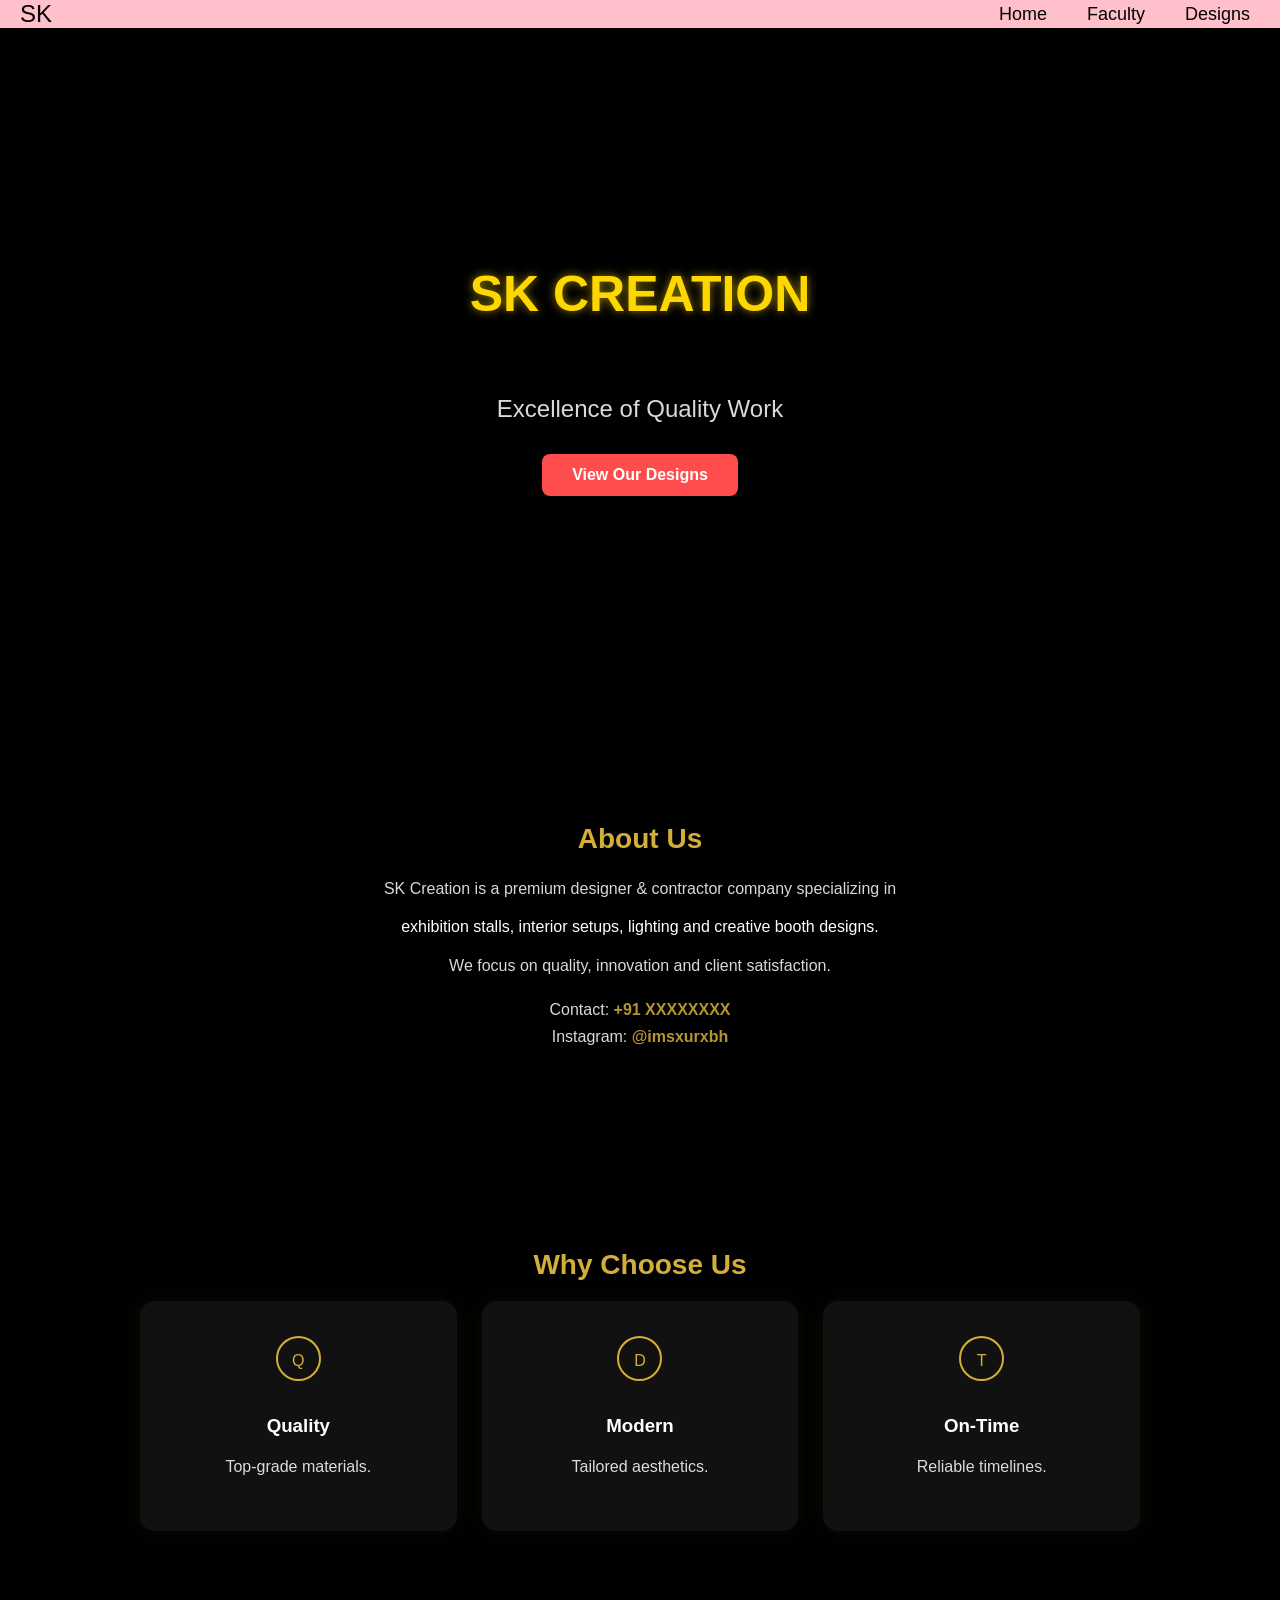
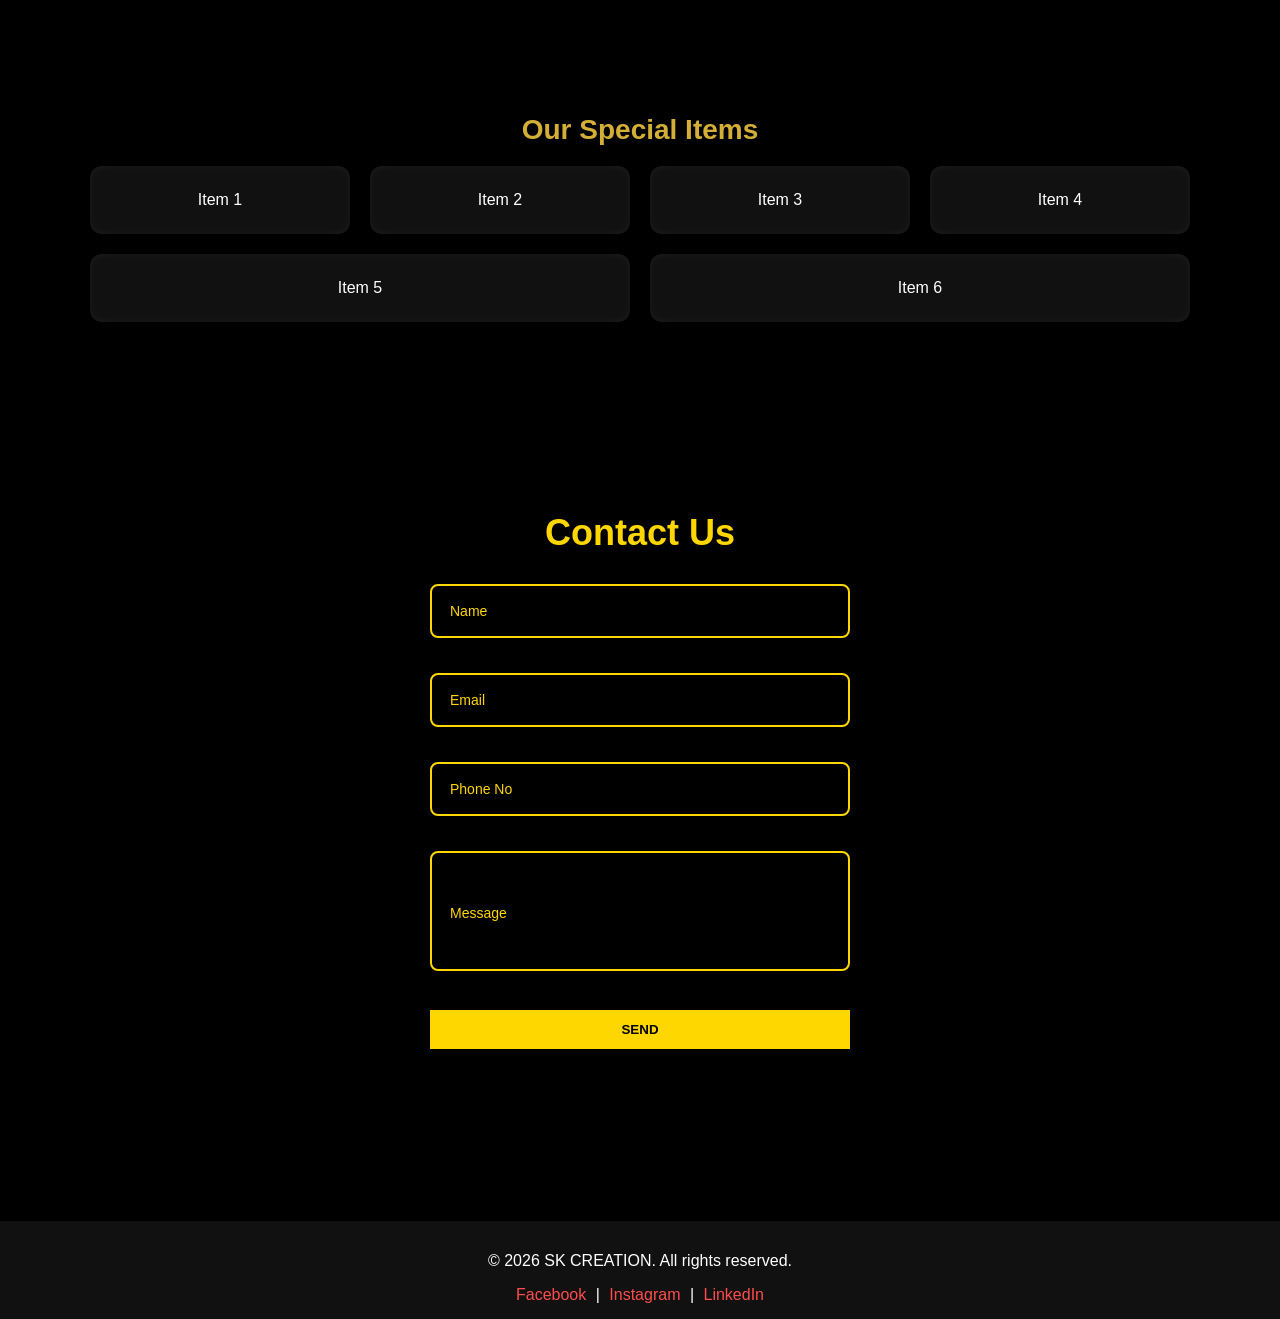
==== index.html @ 8529bf5e "Add files via upload" ====
<!DOCTYPE html>
<html>
<head>
  <meta charset="UTF-8">
  <meta name="viewport" content="width=device-width, initial-scale=1.0">
  <title>SK CREATION | Home</title>
  
  <!-- SEO Meta Tags add here -->
  <meta name="description" content="...">
  <meta name="keywords" content="...">
  <meta name="author" content="SK CREATION">
  
  <link rel="stylesheet" href="style.css">

  <meta name="viewport" content="width=device-width, initial-scale=1.0">
  <meta charset="UTF-8">
  <title>SK Creation</title>
  <link rel="stylesheet" href="style.css">
</head>
<body>

  <!-- NAVBAR -->
 <nav class="navbar">
<div id="overlay" onclick="closeMenu()"></div>

  <div class="logo">SK</div>

  <div class="menu" id="menu">
    <a href="index.html">Home</a>
    <a href="faculty.html">Faculty</a>
    <a href="designs.html">Designs</a>
  </div>

  <div class="hamburger" onclick="toggleMenu()">
    ☰
  </div>

</nav>

  <!-- HERO SECTION -->

   <section class="hero">
    <h1 class="title glow-text">SK CREATION</h1>
    <p class="hero-tagline">Excellence of Quality Work</p>
    <a href="designs.html" class="hero-btn">View Our Designs</a>
  </section>

<section class="about">
  <div class="container">
    <h2>About Us</h2>
    <p>
      SK Creation is a premium designer & contractor company specializing in</p>
      exhibition stalls, interior setups, lighting and creative booth designs.
      <p>We focus on quality, innovation and client satisfaction.</p>
    </p>
    <p>
  Contact: <strong>+91 XXXXXXXX</strong><br>
  Instagram: 
  <a href="https://www.instagram.com/imsxurxbh?igsh=MTV5cTdnaWFvaHJ1eg==" target="_blank" class="gold-link">
    @imsxurxbh
  </a>
</p>
  </div>
</section>

<section class="why-section">
  <h2>Why Choose Us</h2>

  <div class="why-cards">
    <div class="why-card">
      <span>Q</span>
      <h3>Quality</h3>
      <p>Top-grade materials.</p>
    </div>

    <div class="why-card">
      <span>D</span>
      <h3>Modern</h3>
      <p>Tailored aesthetics.</p>
    </div>

    <div class="why-card">
      <span>T</span>
      <h3>On-Time</h3>
      <p>Reliable timelines.</p>
    </div>
  </div>
</section>
<section class="items-section">
  <h2>Our Special Items</h2>

  <div class="items-grid">
    <div class="item">Item 1</div>
    <div class="item">Item 2</div>
    <div class="item">Item 3</div>
    <div class="item">Item 4</div>
    <div class="item wide">Item 5</div>
    <div class="item wide">Item 6</div>
  </div>
</section>

<!-- CONTACT SECTION -->
<section class="contact-section">
  <h2 class="contact-title reveal">Contact Us</h2>
<div class="container">

<form id="contactForm">
<div class="field">
  <input type="text" name="name" placeholder=" " required>
  <label>Name</label>
</div>

<div class="field">
  <input type="email" name="email" placeholder=" " required>
  <label>Email</label>
</div>

<div class="field">
  <input type="tel" name="phone" placeholder=" " required>
  <label>Phone No</label>
</div>

<div class="field">
  <textarea name="message" placeholder=" " required></textarea>
  <label>Message</label>
</div>

<button type="submit">SEND</button>
<p id="formStatus"></p>

  <p id="formStatus"></p>
</form>

</section>
<script src="script.js"></script>
<!-- Footer Start -->
<footer>
  <p>&copy; 2026 SK CREATION. All rights reserved.</p>
  <div class="social-links">
    <a href="#">Facebook</a> |
    <a href="#">Instagram</a> |
    <a href="#">LinkedIn</a>
  </div>
</footer>
<!-- Footer End -->
<script>
  function revealOnScroll() {
    const reveals = document.querySelectorAll('.reveal');

    reveals.forEach(el => {
      const windowHeight = window.innerHeight;
      const elementTop = el.getBoundingClientRect().top;
      const visiblePoint = 100;

      if (elementTop < windowHeight - visiblePoint) {
        el.classList.add("active");
      }
    });
  }

  window.addEventListener("scroll", revealOnScroll);
  revealOnScroll();
</script>

</body>
</html>
---- style.css ----
html {
  scroll-behavior: smooth;
}

body{
  background:black;
  color:white;
  text-align:center;
  padding-top:100px;
}

.title{
  color:gold;
  font-size:50px;
}

nav{
  margin-bottom:40px;
}

nav a{
  color:white;
  text-decoration:none;
  margin:0 15px;
  font-size:18px;
}

nav a:hover{
  color:gold;
}
.faculty-cards{
  display:grid;
  grid-template-columns:repeat(auto-fit, minmax(220px, 1fr));
  gap:30px;
  margin-top: 50px;
}

.card{
  background:#111;
  padding:20px;
  border-radius:15px;
  transition:0.3s;
}

.card:hover{
  transform:scale(1.05);
  box-shadow:0 0 20px gold;
}

.card img{
  width:100%;
  border-radius:10px;
  margin-bottom:15px;
}

.card h3{
  color:gold;
  margin-bottom:5px;
}
.design-gallery{
  display:grid;
  grid-template-columns:repeat(auto-fit, minmax(250px, 1fr));
  gap:30px;
  margin-top:50px;
}

.design-card{
  background:#111;
  padding:15px;
  border-radius:15px;
  transition:0.3s;
}

.design-card:hover{
  transform:scale(1.05);
  box-shadow:0 0 20px gold;
}

.design-card img{
  width:100%;
  border-radius:10px;
  margin-bottom:10px;
}

.design-card p{
  font-weight:bold;
  color:gold;
}
/* CONTACT SECTION */
.contact-section{
  padding:80px 20px;
  text-align:center;
}

.contact-title{
  font-size:36px;
  color:gold;
  margin-bottom:30px;
}

.contact-section form{
  max-width:450px;
  margin:auto;
  display:flex;
  flex-direction:column;
  gap:15px;
}

.contact-section input,
.contact-section textarea{
  padding:12px;
  background:#111;
  border:1px solid gold;
  color:white;
  border-radius:5px;
}

.contact-section textarea{
  min-height:120px;
  resize:none;
}

.contact-section button{
  background:gold;
  color:black;
  font-weight:bold;
  padding:12px;
  border:none;
  cursor:pointer;
}

.contact-section button:hover{
  opacity:0.9;
}

#formStatus{
  margin-top:15px;
  font-weight:bold;
}
/* FIXED FLOATING FORM */
.field{
  position:relative;
  margin-bottom:20px;
}

.field input,
.field textarea{
  width:100%;
  padding:16px 12px;
  background:#000;
  border:2px solid gold;
  color:white;
  outline:none;
  border-radius:8px;
  font-size:16px;
}

.field textarea{
  min-height:120px;
  resize:none;
}

/* LABEL INSIDE BORDER */
.field label{
  position:absolute;
  top:50%;
  left:14px;
  color:gold;
  font-size:14px;
  transform:translateY(-50%);
  transition:0.3s;
  pointer-events:none;
  background:#000;   /* ❗ black only */
  padding:0 6px;
}

/* WHEN FOCUS OR VALUE */
.field input:focus + label,
.field textarea:focus + label,
.field input:not(:placeholder-shown) + label,
.field textarea:not(:placeholder-shown) + label{
  top:0;
  font-size:12px;
}
/* =====================
   GLOBAL RESPONSIVE FIX
===================== */

* {
  box-sizing: border-box;
}

body {
  margin: 0;
  padding: 0;
  overflow-x: hidden;
  font-family: Arial, sans-serif;
}
html {
  scroll-behavior: smooth;
}

/* =====================
   NAVBAR RESPONSIVE
===================== */

nav {
  display: flex;
  justify-content: center;
  flex-wrap: wrap;
  gap: 15px;
  margin-bottom: 40px;
}

nav a {
  font-size: 18px;
}
/* --- Navbar and Hamburger Menu --- */
.navbar {
  display: flex;
  justify-content: space-between;
  align-items: center;
  padding: 10px 20px;
  background-color: #fff; /* change color if needed */
  position: relative;
}

.menu a {
  margin: 0 10px;
  text-decoration: none;
  color: #000;
}

.hamburger {
  display: none; /* hide on desktop */
  font-size: 28px;
  cursor: pointer;
}

/* Mobile Styles */
@media screen and (max-width: 768px) {
  .menu {
    display: none; /* hide menu by default on mobile */
    flex-direction: column;
    position: absolute;
    top: 60px; /* navbar height */
    right: 0;
    background-color: #fff;
    width: 200px;
    box-shadow: 0 2px 8px rgba(0,0,0,0.2);
  }

  .menu a {
    margin: 10px;
    padding: 10px;
    display: block;
  }

  .hamburger {
    display: block; /* show hamburger on mobile */
  }
}
.design-gallery {
  display: grid;
  grid-template-columns: repeat(auto-fit, minmax(200px, 1fr));
  gap: 20px;
  padding: 20px;
}

.design-gallery img {
  width: 100%;
  height: auto;
  border-radius: 8px;
  transition: transform 0.3s;
  cursor: pointer;
}

.design-gallery img:hover {
  transform: scale(1.05);
}


/* =====================
   CENTER CONTENT FIX
===================== */

.title,
h1 {
  text-align: center;
  padding: 0 15px;
}

/* =====================
   FORM RESPONSIVE
===================== */

form {
  width: 100%;
  max-width: 600px;
  margin: auto;
  padding: 0 15px;
}

.input-group input,
.input-group textarea {
  width: 100%;
}

/* =====================
   MOBILE (small screens)
===================== */

@media (max-width: 768px) {

  nav a {
    font-size: 16px;
    margin: 5px;
  }

  h1 {
    font-size: 28px;
  }

  .title {
    font-size: 32px;
  }

  p {
    font-size: 15px;
    line-height: 1.6;
  }

  form {
    padding: 0 10px;
  }
}

/* =====================
   EXTRA SMALL DEVICES
===================== */

@media (max-width: 480px) {

  h1 {
    font-size: 24px;
  }

  .title {
    font-size: 26px;
  }

  nav {
    gap: 10px;
  }
}
html {
  scroll-behavior: smooth;
}
function toggleMenu() {
  const menu = document.getElementById("menu");
  menu.classList.toggle("active");
}
.hero {
  height: 80vh; /* full screen ke around */
  display: flex;
  flex-direction: column;
  justify-content: center;
  align-items: center;
  text-align: center;
  background: linear-gradient(rgba(0,0,0,0.5), rgba(0,0,0,0.5)),
              url('images/hero-bg.jpg') no-repeat center center/cover;
  color: #fff;
}

.hero-title {
  font-size: 48px;
  margin-bottom: 15px;
}

.hero-tagline {
  font-size: 24px;
  margin-bottom: 25px;
}

.hero-btn {
  padding: 12px 30px;
  background-color: #ff4d4d;
  color: #fff;
  text-decoration: none;
  border-radius: 8px;
  font-weight: bold;
  transition: background 0.3s;
}

.hero-btn:hover {
  background-color: #e60000;
}

/* Responsive */
@media screen and (max-width: 768px) {
  .hero-title {
    font-size: 32px;
  }
  .hero-tagline {
    font-size: 18px;
  }
  .hero-btn {
    padding: 10px 20px;
  }
}
footer {
  background-color: #111;
  color: #fff;
  text-align: center;
  padding: 15px;
}

footer a {
  color: #ff4d4d;
  text-decoration: none;
  margin: 0 5px;
}

/* ===== OVERLAY ===== */

#overlay {
  position: fixed;
  top: 0;
  left: 0;
  width: 100%;
  height: 100%;
  background: rgba(0,0,0,0.7);
  opacity: 0;
  pointer-events: none;
  transition: 0.4s ease;
  z-index: 8;
}

#overlay.active {
  opacity: 1;
  pointer-events: auto;
}
/* ===== STICKY NAVBAR ===== */

.navbar {
  display: flex;
  justify-content: space-between; /* logo left, menu right */
  align-items: center;
  padding: 0 20px;
  position: fixed; /* agar tumhara header fixed hai */
  width: 100%;
  top: 0;
  z-index: 1000;
  background-color: pink; /* ya jo bhi background ho */
}

.navbar .logo {
  font-size: 24px;
  color: black;
}

.navbar .menu {
  display: flex;
  gap: 20px; /* buttons ke beech distance */
}

.navbar .menu a {
  color: black;
  text-decoration: none;
  font-weight: 500;
}

/* ===== GOLDEN GLOW ANIMATION ===== */

.glow-text {
  color: gold;
  text-shadow: 0 0 10px rgba(255,215,0,0.6);
  animation: goldenGlow 2.5s infinite alternate;
}

@keyframes goldenGlow {
  0% {
    text-shadow: 
      0 0 5px rgba(255,215,0,0.4),
      0 0 10px rgba(255,215,0,0.4);
  }
  100% {
    text-shadow: 
      0 0 15px rgba(255,215,0,0.9),
      0 0 30px rgba(255,215,0,0.9);
  }
}
/* ===== Scroll Animation ===== */
.reveal {
  opacity: 0;
  transform: translateY(40px);
  transition: all 0.8s ease;
}

.reveal.active {
  opacity: 1;
  transform: translateY(0);
}
* {
  box-sizing: border-box;
}

html, body {
  margin: 0;
  padding: 0;
  width: 100%;
  overflow-x: hidden;
}
.container {
  width: 100%;
  max-width: 1200px;
  margin: auto;
  padding: 0 16px;
}
section {
  padding: 60px 0;
}

section h2 {
  text-align: center;
  margin-bottom: 20px;
  font-size: 28px;
}

section p {
  text-align: center;
  line-height: 1.7;
  opacity: 0.85;
}

.why-list {
  max-width: 600px;
  margin: auto;
  list-style: none;
  padding: 0;
}

.why-list li {
  padding: 10px 0;
  font-size: 16px;
}
.gold-link {
  color: #d4af37; /* golden */
  font-weight: 600;
  text-decoration: none;
}

.gold-link:hover {
  color: #d4af37;
  text-decoration: underline;
}
.about strong {
  color: #d4af37;
}
/* COMMON */
section {
  padding: 80px 20px;
  text-align: center;
  background: #000;
  color: #fff;
}

h2 {
  color: #d4af37;
  font-size: 32px;
  margin-bottom: 30px;
}

/* ABOUT */
.about-section p {
  max-width: 800px;
  margin: 15px auto;
  line-height: 1.8;
  color: #ddd;
}

/* WHY CHOOSE US */
.why-cards {
  display: grid;
  grid-template-columns: repeat(3, 1fr);
  gap: 25px;
  max-width: 1000px;
  margin: auto;
}

.why-card {
  background: #111;
  padding: 35px 25px;
  border-radius: 15px;
  box-shadow: 0 0 25px rgba(255,215,0,0.05);
}

.why-card span {
  display: inline-block;
  border: 2px solid #d4af37;
  color: #d4af37;
  width: 45px;
  height: 45px;
  line-height: 45px;
  border-radius: 50%;
  margin-bottom: 15px;
}

.why-card h3 {
  margin-bottom: 8px;
}

/* OUR SPECIAL ITEMS */
.items-grid {
  display: grid;
  grid-template-columns: repeat(4, 1fr);
  gap: 20px;
  max-width: 1100px;
  margin: auto;
}

.item {
  background: #111;
  padding: 25px;
  border-radius: 12px;
  box-shadow: inset 0 0 10px rgba(255,255,255,0.05);
}

.item.wide {
  grid-column: span 2;
}

/* MOBILE RESPONSIVE */
@media (max-width: 768px) {
  .why-cards {
    grid-template-columns: 1fr;
  }

  .items-grid {
    grid-template-columns: 1fr;
  }

  .item.wide {
    grid-column: span 1;
  }
}
/* ===== Hover effect same as Faculty / Designs ===== */

.why-card,
.item {
  transition: all 0.35s ease;
}

.why-card:hover,
.item:hover {
  transform: scale(1.05);
  box-shadow: 0 0 25px rgba(212, 175, 55, 0.6);
}
---- style.css ----
html {
  scroll-behavior: smooth;
}

body{
  background:black;
  color:white;
  text-align:center;
  padding-top:100px;
}

.title{
  color:gold;
  font-size:50px;
}

nav{
  margin-bottom:40px;
}

nav a{
  color:white;
  text-decoration:none;
  margin:0 15px;
  font-size:18px;
}

nav a:hover{
  color:gold;
}
.faculty-cards{
  display:grid;
  grid-template-columns:repeat(auto-fit, minmax(220px, 1fr));
  gap:30px;
  margin-top: 50px;
}

.card{
  background:#111;
  padding:20px;
  border-radius:15px;
  transition:0.3s;
}

.card:hover{
  transform:scale(1.05);
  box-shadow:0 0 20px gold;
}

.card img{
  width:100%;
  border-radius:10px;
  margin-bottom:15px;
}

.card h3{
  color:gold;
  margin-bottom:5px;
}
.design-gallery{
  display:grid;
  grid-template-columns:repeat(auto-fit, minmax(250px, 1fr));
  gap:30px;
  margin-top:50px;
}

.design-card{
  background:#111;
  padding:15px;
  border-radius:15px;
  transition:0.3s;
}

.design-card:hover{
  transform:scale(1.05);
  box-shadow:0 0 20px gold;
}

.design-card img{
  width:100%;
  border-radius:10px;
  margin-bottom:10px;
}

.design-card p{
  font-weight:bold;
  color:gold;
}
/* CONTACT SECTION */
.contact-section{
  padding:80px 20px;
  text-align:center;
}

.contact-title{
  font-size:36px;
  color:gold;
  margin-bottom:30px;
}

.contact-section form{
  max-width:450px;
  margin:auto;
  display:flex;
  flex-direction:column;
  gap:15px;
}

.contact-section input,
.contact-section textarea{
  padding:12px;
  background:#111;
  border:1px solid gold;
  color:white;
  border-radius:5px;
}

.contact-section textarea{
  min-height:120px;
  resize:none;
}

.contact-section button{
  background:gold;
  color:black;
  font-weight:bold;
  padding:12px;
  border:none;
  cursor:pointer;
}

.contact-section button:hover{
  opacity:0.9;
}

#formStatus{
  margin-top:15px;
  font-weight:bold;
}
/* FIXED FLOATING FORM */
.field{
  position:relative;
  margin-bottom:20px;
}

.field input,
.field textarea{
  width:100%;
  padding:16px 12px;
  background:#000;
  border:2px solid gold;
  color:white;
  outline:none;
  border-radius:8px;
  font-size:16px;
}

.field textarea{
  min-height:120px;
  resize:none;
}

/* LABEL INSIDE BORDER */
.field label{
  position:absolute;
  top:50%;
  left:14px;
  color:gold;
  font-size:14px;
  transform:translateY(-50%);
  transition:0.3s;
  pointer-events:none;
  background:#000;   /* ❗ black only */
  padding:0 6px;
}

/* WHEN FOCUS OR VALUE */
.field input:focus + label,
.field textarea:focus + label,
.field input:not(:placeholder-shown) + label,
.field textarea:not(:placeholder-shown) + label{
  top:0;
  font-size:12px;
}
/* =====================
   GLOBAL RESPONSIVE FIX
===================== */

* {
  box-sizing: border-box;
}

body {
  margin: 0;
  padding: 0;
  overflow-x: hidden;
  font-family: Arial, sans-serif;
}
html {
  scroll-behavior: smooth;
}

/* =====================
   NAVBAR RESPONSIVE
===================== */

nav {
  display: flex;
  justify-content: center;
  flex-wrap: wrap;
  gap: 15px;
  margin-bottom: 40px;
}

nav a {
  font-size: 18px;
}
/* --- Navbar and Hamburger Menu --- */
.navbar {
  display: flex;
  justify-content: space-between;
  align-items: center;
  padding: 10px 20px;
  background-color: #fff; /* change color if needed */
  position: relative;
}

.menu a {
  margin: 0 10px;
  text-decoration: none;
  color: #000;
}

.hamburger {
  display: none; /* hide on desktop */
  font-size: 28px;
  cursor: pointer;
}

/* Mobile Styles */
@media screen and (max-width: 768px) {
  .menu {
    display: none; /* hide menu by default on mobile */
    flex-direction: column;
    position: absolute;
    top: 60px; /* navbar height */
    right: 0;
    background-color: #fff;
    width: 200px;
    box-shadow: 0 2px 8px rgba(0,0,0,0.2);
  }

  .menu a {
    margin: 10px;
    padding: 10px;
    display: block;
  }

  .hamburger {
    display: block; /* show hamburger on mobile */
  }
}
.design-gallery {
  display: grid;
  grid-template-columns: repeat(auto-fit, minmax(200px, 1fr));
  gap: 20px;
  padding: 20px;
}

.design-gallery img {
  width: 100%;
  height: auto;
  border-radius: 8px;
  transition: transform 0.3s;
  cursor: pointer;
}

.design-gallery img:hover {
  transform: scale(1.05);
}


/* =====================
   CENTER CONTENT FIX
===================== */

.title,
h1 {
  text-align: center;
  padding: 0 15px;
}

/* =====================
   FORM RESPONSIVE
===================== */

form {
  width: 100%;
  max-width: 600px;
  margin: auto;
  padding: 0 15px;
}

.input-group input,
.input-group textarea {
  width: 100%;
}

/* =====================
   MOBILE (small screens)
===================== */

@media (max-width: 768px) {

  nav a {
    font-size: 16px;
    margin: 5px;
  }

  h1 {
    font-size: 28px;
  }

  .title {
    font-size: 32px;
  }

  p {
    font-size: 15px;
    line-height: 1.6;
  }

  form {
    padding: 0 10px;
  }
}

/* =====================
   EXTRA SMALL DEVICES
===================== */

@media (max-width: 480px) {

  h1 {
    font-size: 24px;
  }

  .title {
    font-size: 26px;
  }

  nav {
    gap: 10px;
  }
}
html {
  scroll-behavior: smooth;
}
function toggleMenu() {
  const menu = document.getElementById("menu");
  menu.classList.toggle("active");
}
.hero {
  height: 80vh; /* full screen ke around */
  display: flex;
  flex-direction: column;
  justify-content: center;
  align-items: center;
  text-align: center;
  background: linear-gradient(rgba(0,0,0,0.5), rgba(0,0,0,0.5)),
              url('images/hero-bg.jpg') no-repeat center center/cover;
  color: #fff;
}

.hero-title {
  font-size: 48px;
  margin-bottom: 15px;
}

.hero-tagline {
  font-size: 24px;
  margin-bottom: 25px;
}

.hero-btn {
  padding: 12px 30px;
  background-color: #ff4d4d;
  color: #fff;
  text-decoration: none;
  border-radius: 8px;
  font-weight: bold;
  transition: background 0.3s;
}

.hero-btn:hover {
  background-color: #e60000;
}

/* Responsive */
@media screen and (max-width: 768px) {
  .hero-title {
    font-size: 32px;
  }
  .hero-tagline {
    font-size: 18px;
  }
  .hero-btn {
    padding: 10px 20px;
  }
}
footer {
  background-color: #111;
  color: #fff;
  text-align: center;
  padding: 15px;
}

footer a {
  color: #ff4d4d;
  text-decoration: none;
  margin: 0 5px;
}

/* ===== OVERLAY ===== */

#overlay {
  position: fixed;
  top: 0;
  left: 0;
  width: 100%;
  height: 100%;
  background: rgba(0,0,0,0.7);
  opacity: 0;
  pointer-events: none;
  transition: 0.4s ease;
  z-index: 8;
}

#overlay.active {
  opacity: 1;
  pointer-events: auto;
}
/* ===== STICKY NAVBAR ===== */

.navbar {
  display: flex;
  justify-content: space-between; /* logo left, menu right */
  align-items: center;
  padding: 0 20px;
  position: fixed; /* agar tumhara header fixed hai */
  width: 100%;
  top: 0;
  z-index: 1000;
  background-color: pink; /* ya jo bhi background ho */
}

.navbar .logo {
  font-size: 24px;
  color: black;
}

.navbar .menu {
  display: flex;
  gap: 20px; /* buttons ke beech distance */
}

.navbar .menu a {
  color: black;
  text-decoration: none;
  font-weight: 500;
}

/* ===== GOLDEN GLOW ANIMATION ===== */

.glow-text {
  color: gold;
  text-shadow: 0 0 10px rgba(255,215,0,0.6);
  animation: goldenGlow 2.5s infinite alternate;
}

@keyframes goldenGlow {
  0% {
    text-shadow: 
      0 0 5px rgba(255,215,0,0.4),
      0 0 10px rgba(255,215,0,0.4);
  }
  100% {
    text-shadow: 
      0 0 15px rgba(255,215,0,0.9),
      0 0 30px rgba(255,215,0,0.9);
  }
}
/* ===== Scroll Animation ===== */
.reveal {
  opacity: 0;
  transform: translateY(40px);
  transition: all 0.8s ease;
}

.reveal.active {
  opacity: 1;
  transform: translateY(0);
}
* {
  box-sizing: border-box;
}

html, body {
  margin: 0;
  padding: 0;
  width: 100%;
  overflow-x: hidden;
}
.container {
  width: 100%;
  max-width: 1200px;
  margin: auto;
  padding: 0 16px;
}
section {
  padding: 60px 0;
}

section h2 {
  text-align: center;
  margin-bottom: 20px;
  font-size: 28px;
}

section p {
  text-align: center;
  line-height: 1.7;
  opacity: 0.85;
}

.why-list {
  max-width: 600px;
  margin: auto;
  list-style: none;
  padding: 0;
}

.why-list li {
  padding: 10px 0;
  font-size: 16px;
}
.gold-link {
  color: #d4af37; /* golden */
  font-weight: 600;
  text-decoration: none;
}

.gold-link:hover {
  color: #d4af37;
  text-decoration: underline;
}
.about strong {
  color: #d4af37;
}
/* COMMON */
section {
  padding: 80px 20px;
  text-align: center;
  background: #000;
  color: #fff;
}

h2 {
  color: #d4af37;
  font-size: 32px;
  margin-bottom: 30px;
}

/* ABOUT */
.about-section p {
  max-width: 800px;
  margin: 15px auto;
  line-height: 1.8;
  color: #ddd;
}

/* WHY CHOOSE US */
.why-cards {
  display: grid;
  grid-template-columns: repeat(3, 1fr);
  gap: 25px;
  max-width: 1000px;
  margin: auto;
}

.why-card {
  background: #111;
  padding: 35px 25px;
  border-radius: 15px;
  box-shadow: 0 0 25px rgba(255,215,0,0.05);
}

.why-card span {
  display: inline-block;
  border: 2px solid #d4af37;
  color: #d4af37;
  width: 45px;
  height: 45px;
  line-height: 45px;
  border-radius: 50%;
  margin-bottom: 15px;
}

.why-card h3 {
  margin-bottom: 8px;
}

/* OUR SPECIAL ITEMS */
.items-grid {
  display: grid;
  grid-template-columns: repeat(4, 1fr);
  gap: 20px;
  max-width: 1100px;
  margin: auto;
}

.item {
  background: #111;
  padding: 25px;
  border-radius: 12px;
  box-shadow: inset 0 0 10px rgba(255,255,255,0.05);
}

.item.wide {
  grid-column: span 2;
}

/* MOBILE RESPONSIVE */
@media (max-width: 768px) {
  .why-cards {
    grid-template-columns: 1fr;
  }

  .items-grid {
    grid-template-columns: 1fr;
  }

  .item.wide {
    grid-column: span 1;
  }
}
/* ===== Hover effect same as Faculty / Designs ===== */

.why-card,
.item {
  transition: all 0.35s ease;
}

.why-card:hover,
.item:hover {
  transform: scale(1.05);
  box-shadow: 0 0 25px rgba(212, 175, 55, 0.6);
}
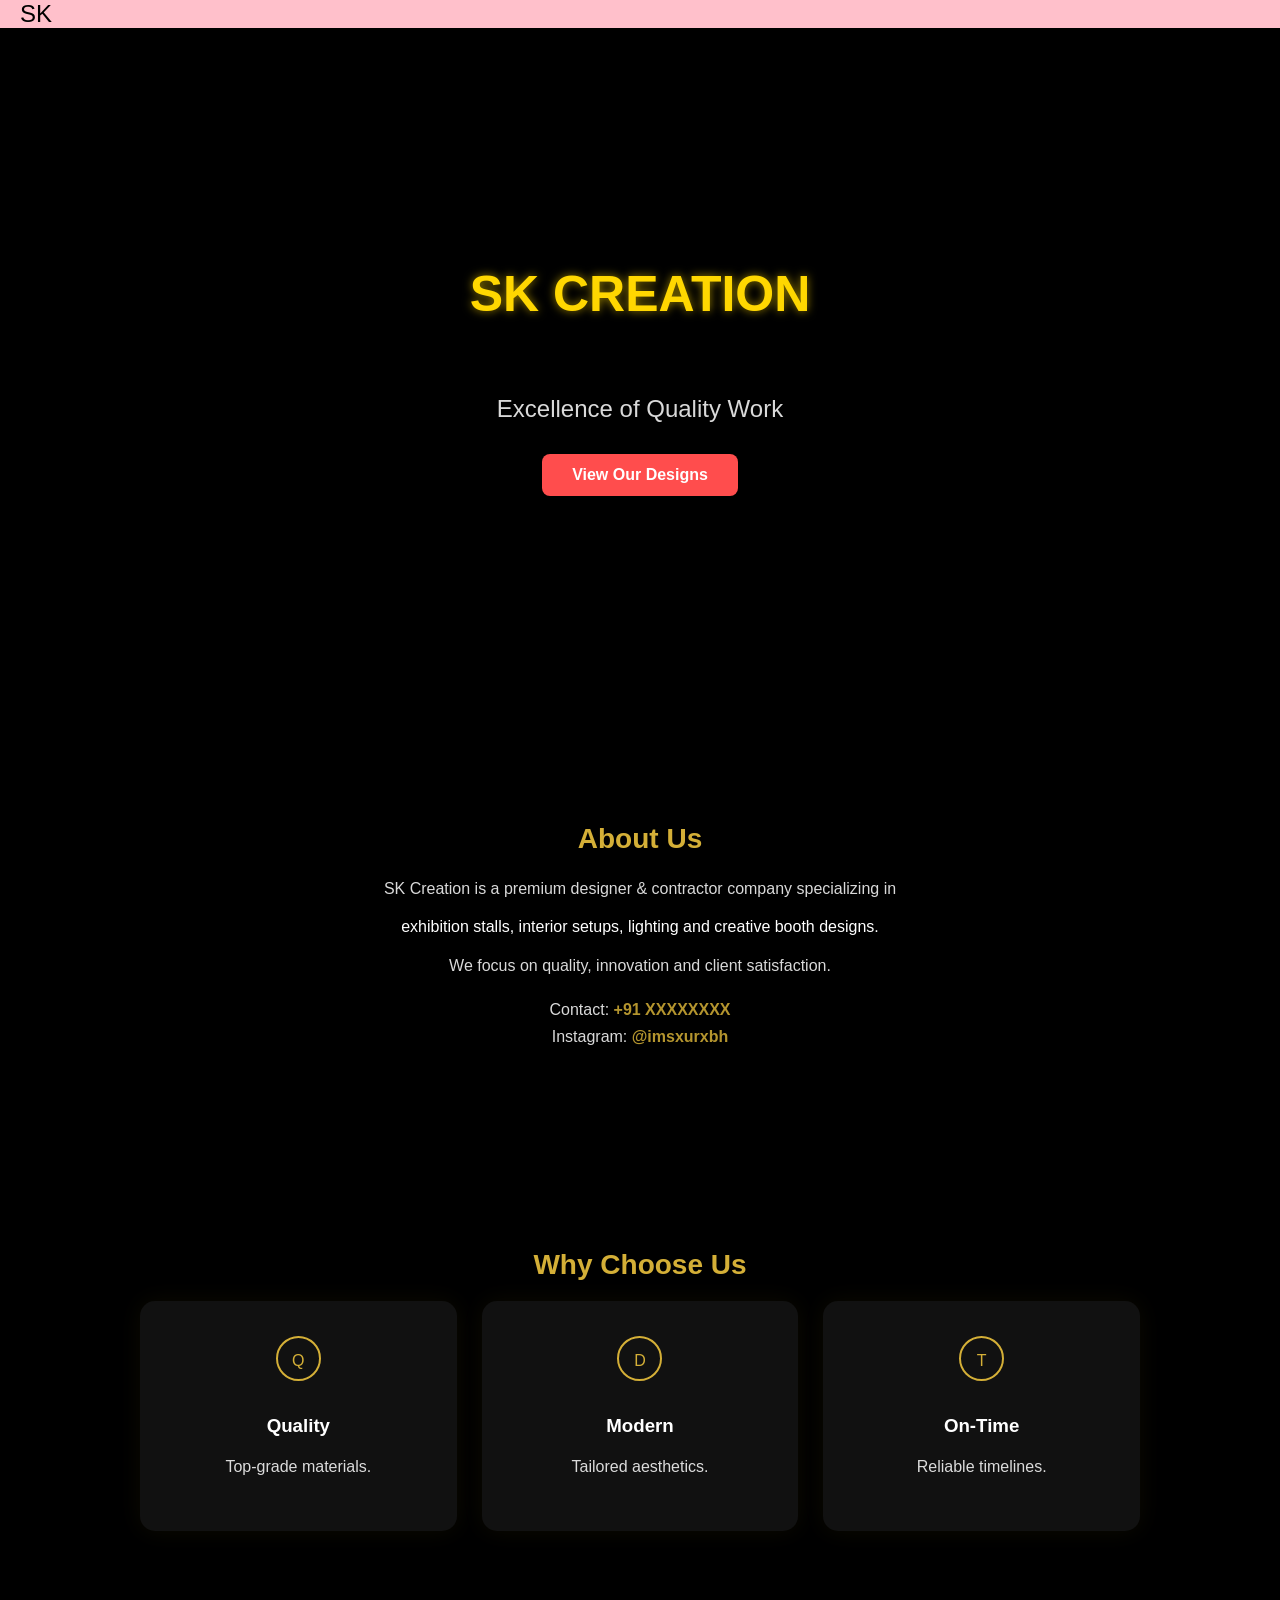
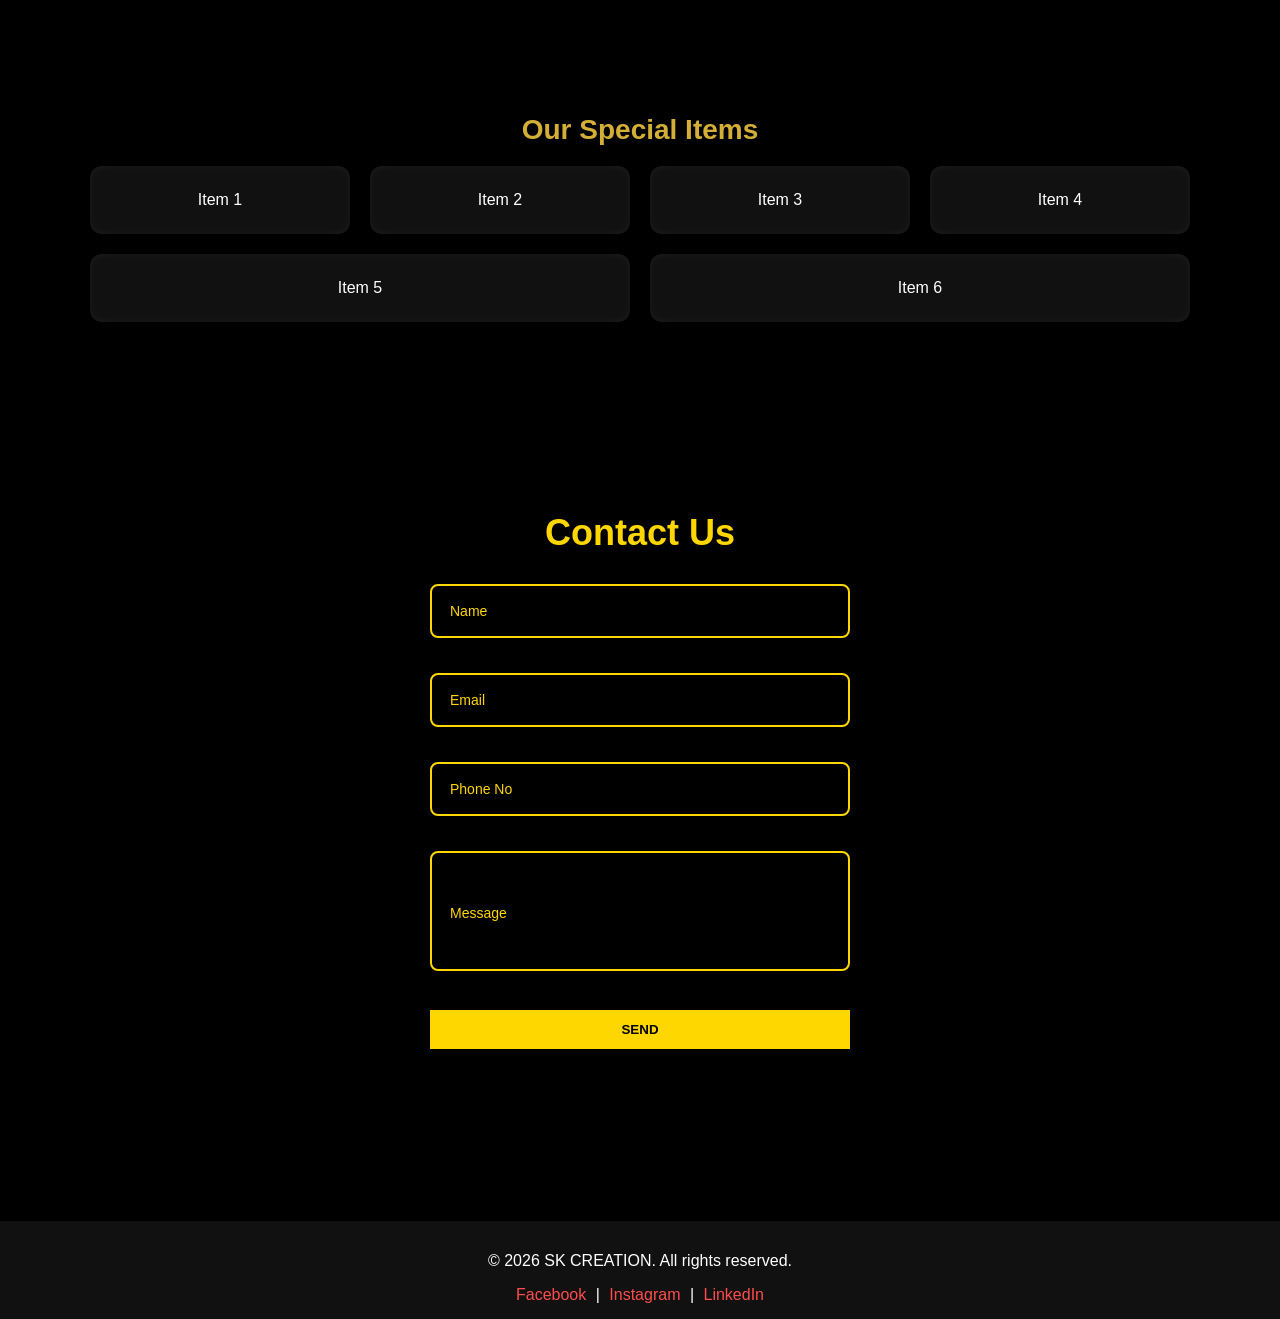
==== commit c1c852f4: "Update index.html" ====
--- a/index.html
+++ b/index.html
@@ -161,7 +161,21 @@
   window.addEventListener("scroll", revealOnScroll);
   revealOnScroll();
 </script>
+<!-- बाकी पूरा HTML ऊपर रहेगा -->
+
+<script>
+function toggleMenu() {
+  document.getElementById("menu").classList.toggle("active");
+  document.getElementById("overlay").classList.toggle("active");
+}
+
+function closeMenu() {
+  document.getElementById("menu").classList.remove("active");
+  document.getElementById("overlay").classList.remove("active");
+}
+</script>
 
 </body>
 </html>
 
+
--- a/style.css
+++ b/style.css
@@ -240,11 +240,9 @@
 /* Mobile Styles */
 @media screen and (max-width: 768px) {
   .menu {
-    display: none; /* hide menu by default on mobile */
     flex-direction: column;
     position: absolute;
     top: 60px; /* navbar height */
-    right: 0;
     background-color: #fff;
     width: 200px;
     box-shadow: 0 2px 8px rgba(0,0,0,0.2);
@@ -656,3 +654,54 @@
   transform: scale(1.05);
   box-shadow: 0 0 25px rgba(212, 175, 55, 0.6);
 }
+/* ================= OVERLAY ================= */
+#overlay {
+  position: fixed;
+  top: 0;
+  left: 0;
+  width: 100%;
+  height: 100vh;
+  background: rgba(0,0,0,0.6);
+  display: none;
+  z-index: 998;
+}
+
+/* ================= MENU ================= */
+.menu {
+  position: fixed;
+  top: 80px;
+  right: -100%;
+  width: 240px;
+  height: calc(100vh - 80px);
+  background: #111;
+  display: flex;
+  flex-direction: column;
+  gap: 25px;
+  padding: 30px 20px;
+  transition: 0.4s ease;
+  z-index: 999;
+}
+
+/* ACTIVE STATE */
+.menu.active {
+  right: 0;
+}
+
+#overlay.active {
+  display: block;
+}
+
+/* MENU LINKS */
+.menu a {
+  color: #fff;
+  font-size: 18px;
+  text-decoration: none;
+}
+
+/* HAMBURGER */
+.hamburger {
+  font-size: 28px;
+  color: #fff;
+  cursor: pointer;
+}
+
--- a/style.css
+++ b/style.css
@@ -240,11 +240,9 @@
 /* Mobile Styles */
 @media screen and (max-width: 768px) {
   .menu {
-    display: none; /* hide menu by default on mobile */
     flex-direction: column;
     position: absolute;
     top: 60px; /* navbar height */
-    right: 0;
     background-color: #fff;
     width: 200px;
     box-shadow: 0 2px 8px rgba(0,0,0,0.2);
@@ -656,3 +654,54 @@
   transform: scale(1.05);
   box-shadow: 0 0 25px rgba(212, 175, 55, 0.6);
 }
+/* ================= OVERLAY ================= */
+#overlay {
+  position: fixed;
+  top: 0;
+  left: 0;
+  width: 100%;
+  height: 100vh;
+  background: rgba(0,0,0,0.6);
+  display: none;
+  z-index: 998;
+}
+
+/* ================= MENU ================= */
+.menu {
+  position: fixed;
+  top: 80px;
+  right: -100%;
+  width: 240px;
+  height: calc(100vh - 80px);
+  background: #111;
+  display: flex;
+  flex-direction: column;
+  gap: 25px;
+  padding: 30px 20px;
+  transition: 0.4s ease;
+  z-index: 999;
+}
+
+/* ACTIVE STATE */
+.menu.active {
+  right: 0;
+}
+
+#overlay.active {
+  display: block;
+}
+
+/* MENU LINKS */
+.menu a {
+  color: #fff;
+  font-size: 18px;
+  text-decoration: none;
+}
+
+/* HAMBURGER */
+.hamburger {
+  font-size: 28px;
+  color: #fff;
+  cursor: pointer;
+}
+
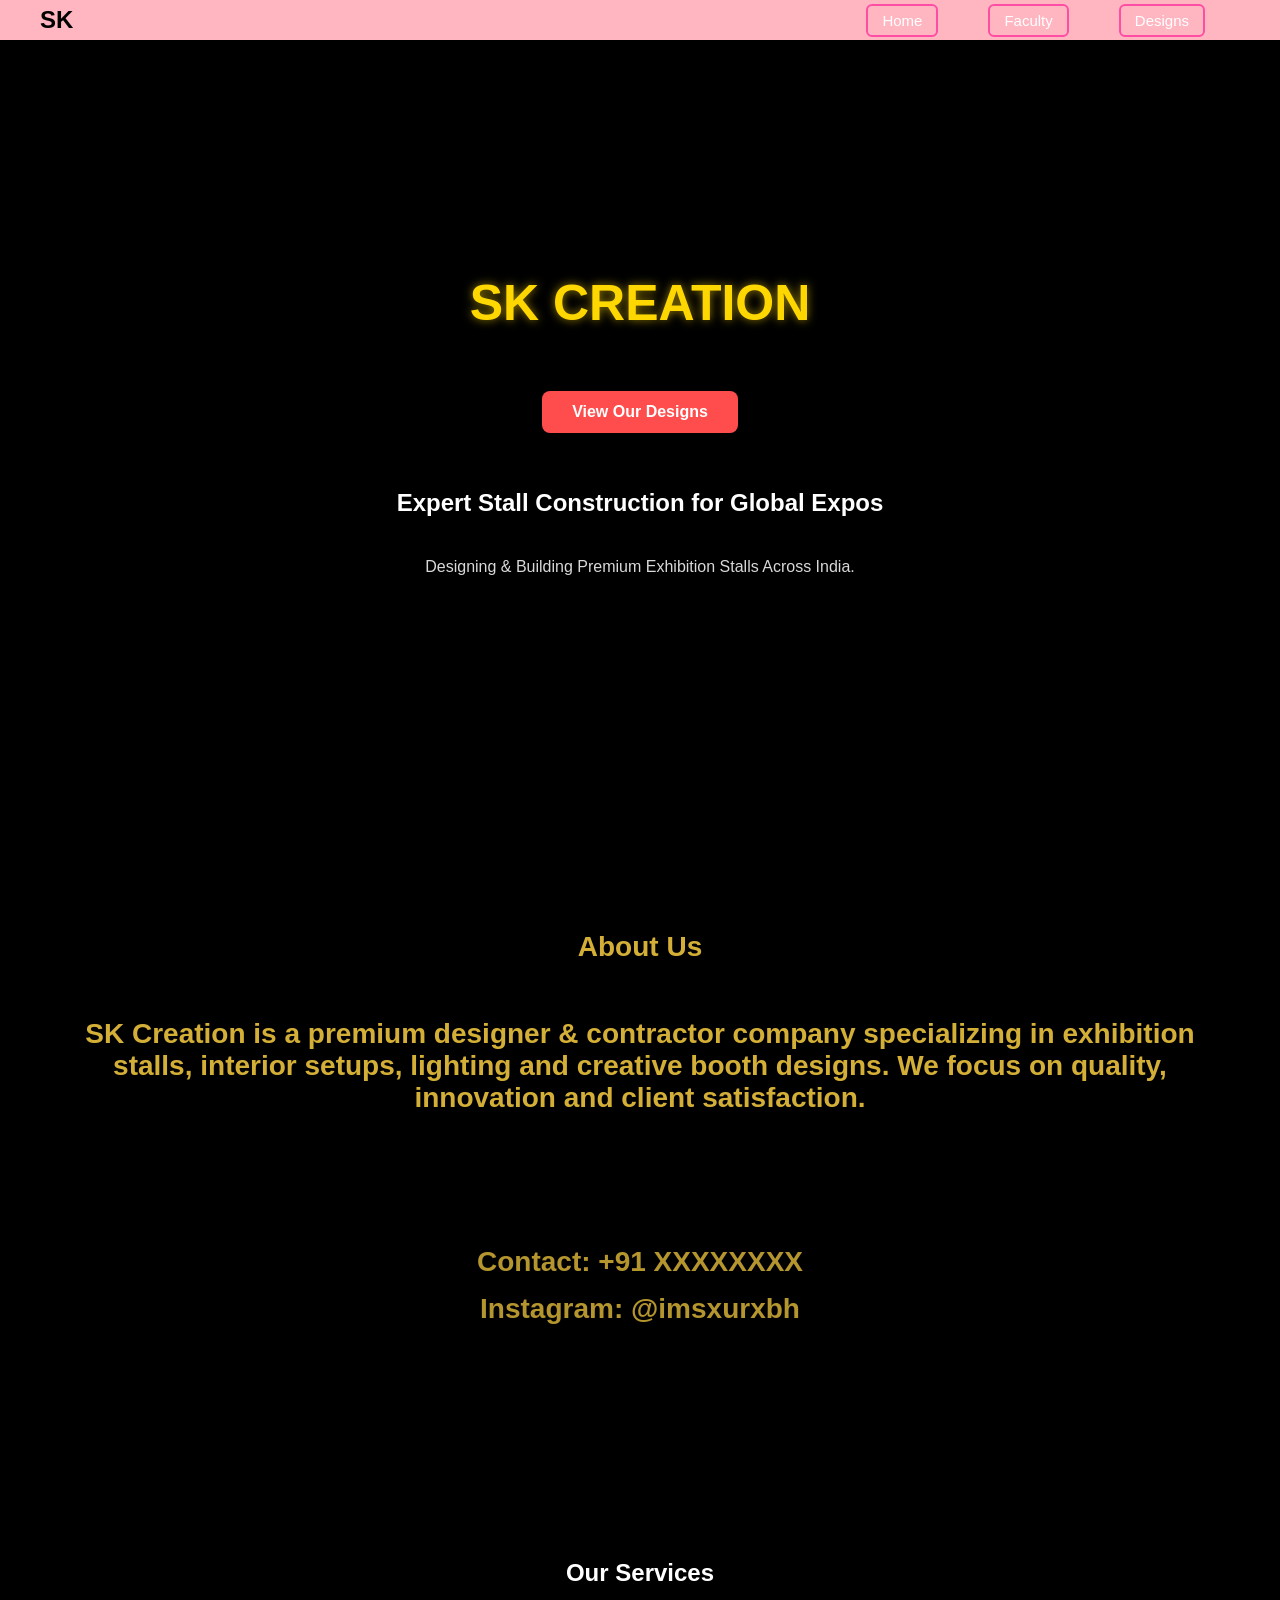
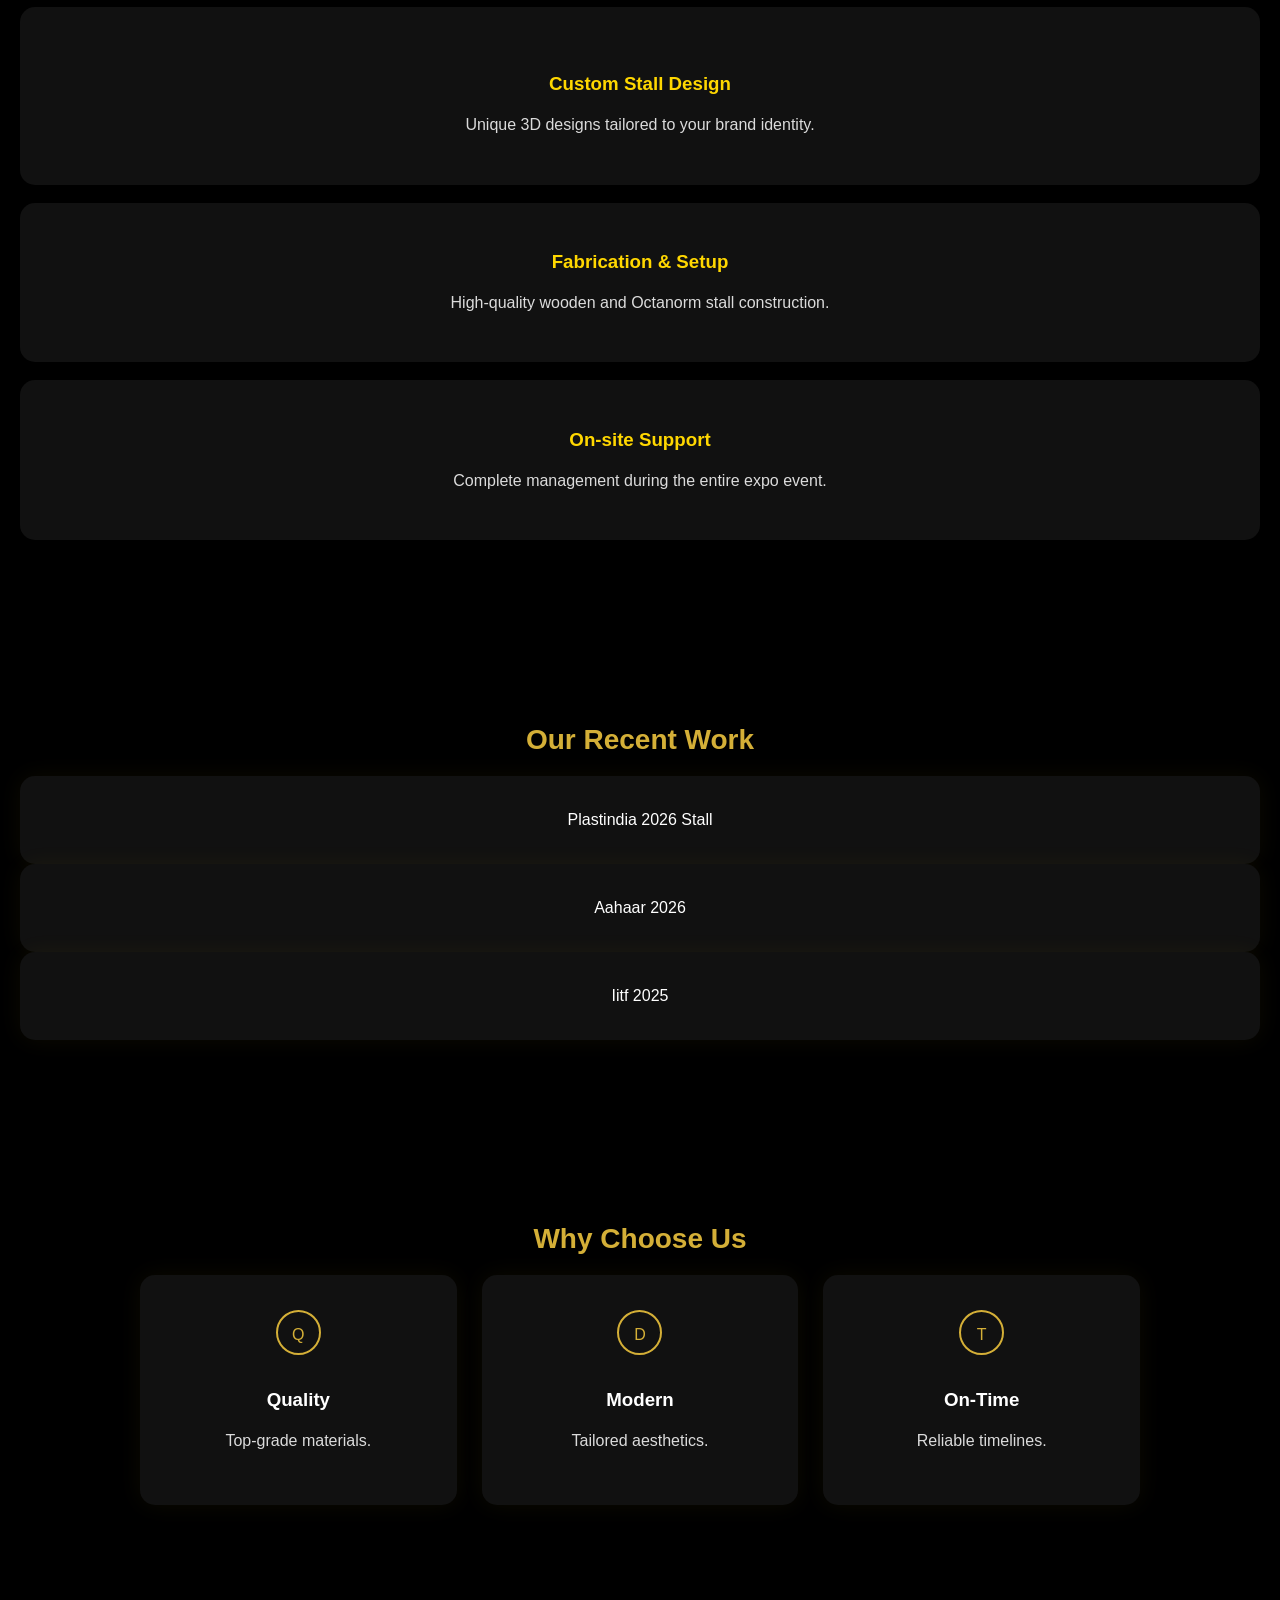
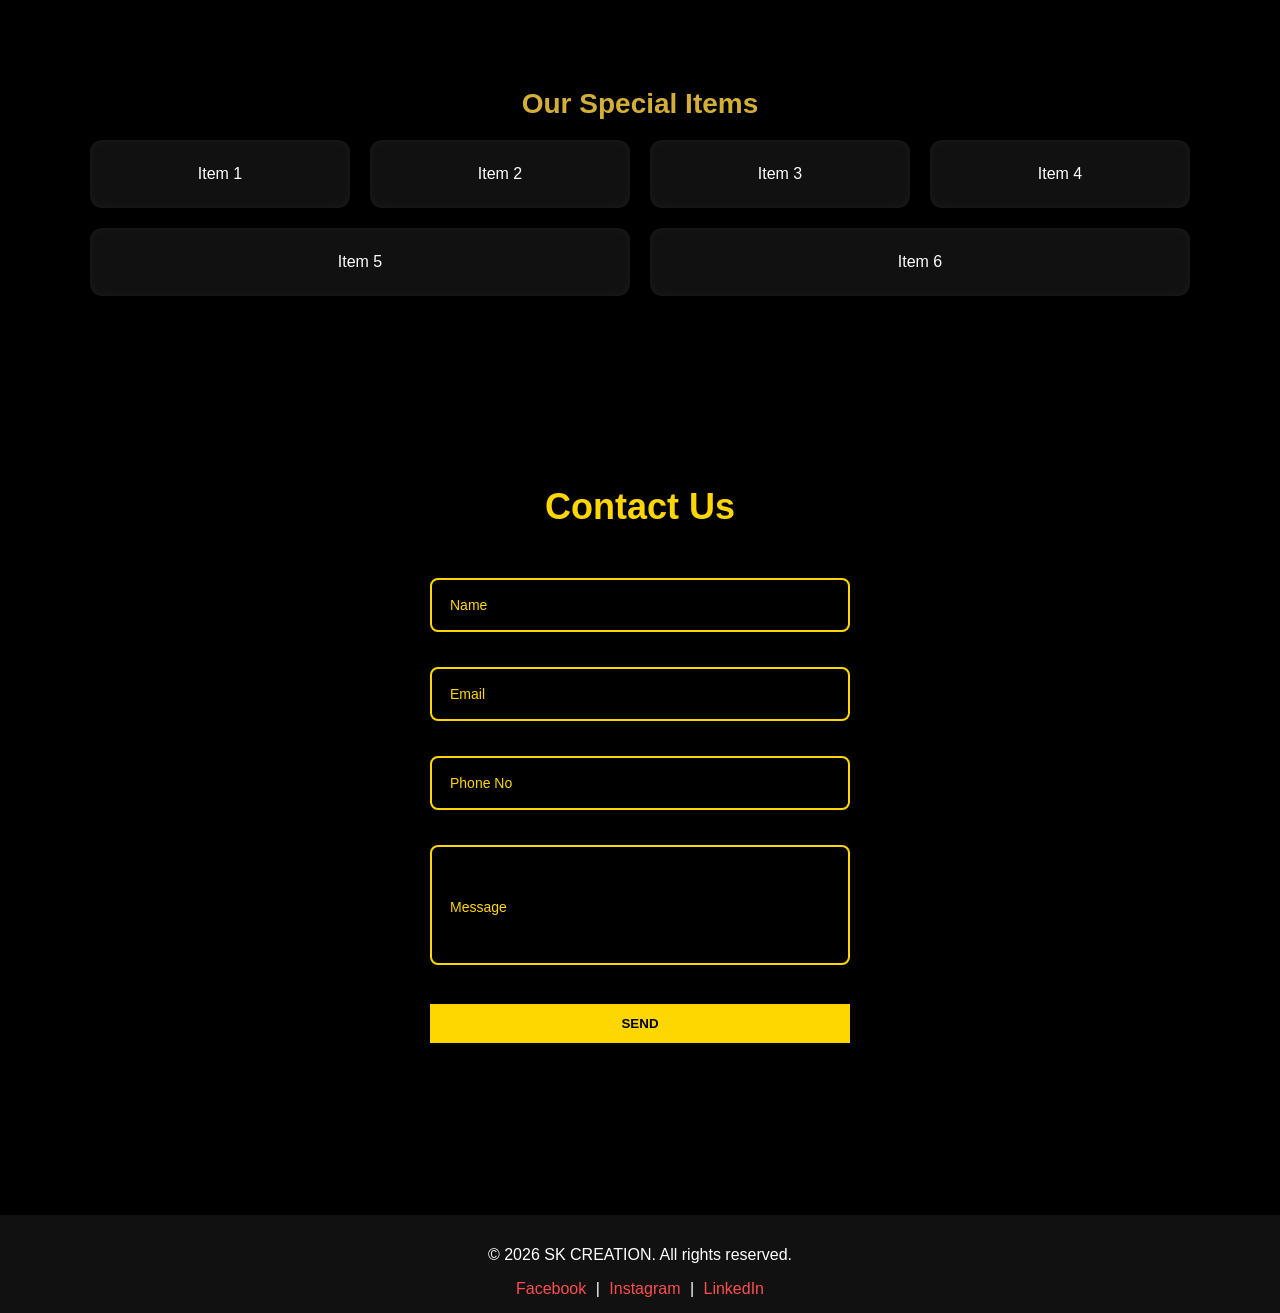
==== commit c59c9c07: "Update index.html" ====
--- a/index.html
+++ b/index.html
@@ -2,7 +2,9 @@
 <html>
 <head>
   <meta charset="UTF-8">
-  <meta name="viewport" content="width=device-width, initial-scale=1.0">
+  <meta name="viewport" content="width=device-width, initial-scale=1.0"><br>
+  <br>
+  <br>
   <title>SK CREATION | Home</title>
   
   <!-- SEO Meta Tags add here -->
@@ -22,14 +24,14 @@
   <!-- NAVBAR -->
  <nav class="navbar">
 <div id="overlay" onclick="closeMenu()"></div>
-
   <div class="logo">SK</div>
-
-  <div class="menu" id="menu">
+ <div class="menu" id="menu">
     <a href="index.html">Home</a>
     <a href="faculty.html">Faculty</a>
     <a href="designs.html">Designs</a>
-  </div>
+    
+    <div class="animation"></div>
+</div>
 
   <div class="hamburger" onclick="toggleMenu()">
     ☰
@@ -40,20 +42,24 @@
   <!-- HERO SECTION -->
 
    <section class="hero">
-    <h1 class="title glow-text">SK CREATION</h1>
-    <p class="hero-tagline">Excellence of Quality Work</p>
-    <a href="designs.html" class="hero-btn">View Our Designs</a>
+    <h1 class="title glow-text">SK CREATION</h1><br>
+    <a href="designs.html" class="hero-btn">View Our Designs</a><br>
+    <br>
+    <h1>Expert Stall Construction for Global Expos</h1>
+        <p>Designing & Building Premium Exhibition Stalls Across India.</p>
   </section>
-
+<br>
+<br>
+<br>
 <section class="about">
   <div class="container">
     <h2>About Us</h2>
-    <p>
-      SK Creation is a premium designer & contractor company specializing in</p>
+    <h2><br>
+      SK Creation is a premium designer & contractor company specializing in
       exhibition stalls, interior setups, lighting and creative booth designs.
-      <p>We focus on quality, innovation and client satisfaction.</p>
-    </p>
-    <p>
+      We focus on quality, innovation and client satisfaction.
+      <p><br>
+        <br>
   Contact: <strong>+91 XXXXXXXX</strong><br>
   Instagram: 
   <a href="https://www.instagram.com/imsxurxbh?igsh=MTV5cTdnaWFvaHJ1eg==" target="_blank" class="gold-link">
@@ -61,6 +67,35 @@
   </a>
 </p>
   </div>
+</section>
+
+<section class="services" id="services"><br>
+    <h1 class="section-title">Our Services</h1>
+    <div class="service-container">
+        <div class="card"><br>
+            <h3>Custom Stall Design</h3>
+            <p>Unique 3D designs tailored to your brand identity.</p>
+        </div>
+        <br>
+        <div class="card">
+            <h3>Fabrication & Setup</h3>
+            <p>High-quality wooden and Octanorm stall construction.</p>
+        </div>
+        <br>
+        <div class="card">
+            <h3>On-site Support</h3>
+            <p>Complete management during the entire expo event.</p>
+        </div>
+    </div>
+</section>
+
+<section class="portfolio" id="projects">
+    <h2 class="section-title">Our Recent Work</h2>
+    <div class="portfolio-grid">
+        <div class="why-card">Plastindia 2026 Stall</div>
+        <div class="why-card">Aahaar 2026</div>
+        <div class="why-card">Iitf 2025</div>
+    </div>
 </section>
 
 <section class="why-section">
@@ -161,21 +196,7 @@
   window.addEventListener("scroll", revealOnScroll);
   revealOnScroll();
 </script>
-<!-- बाकी पूरा HTML ऊपर रहेगा -->
-
-<script>
-function toggleMenu() {
-  document.getElementById("menu").classList.toggle("active");
-  document.getElementById("overlay").classList.toggle("active");
-}
-
-function closeMenu() {
-  document.getElementById("menu").classList.remove("active");
-  document.getElementById("overlay").classList.remove("active");
-}
-</script>
 
 </body>
 </html>
 
-
--- a/style.css
+++ b/style.css
@@ -32,12 +32,12 @@
   display:grid;
   grid-template-columns:repeat(auto-fit, minmax(220px, 1fr));
   gap:30px;
-  margin-top: 50px;
+  scroll-margin-top: 90px;
 }
 
 .card{
   background:#111;
-  padding:20px;
+  padding:30px;
   border-radius:15px;
   transition:0.3s;
 }
@@ -61,12 +61,12 @@
   display:grid;
   grid-template-columns:repeat(auto-fit, minmax(250px, 1fr));
   gap:30px;
-  margin-top:50px;
+  scroll-margin-top:90px;
 }
 
 .design-card{
   background:#111;
-  padding:15px;
+  padding:30px;
   border-radius:15px;
   transition:0.3s;
 }
@@ -95,7 +95,7 @@
 .contact-title{
   font-size:36px;
   color:gold;
-  margin-bottom:30px;
+  margin-bottom:50px;
 }
 
 .contact-section form{
@@ -215,49 +215,7 @@
 nav a {
   font-size: 18px;
 }
-/* --- Navbar and Hamburger Menu --- */
-.navbar {
-  display: flex;
-  justify-content: space-between;
-  align-items: center;
-  padding: 10px 20px;
-  background-color: #fff; /* change color if needed */
-  position: relative;
-}
-
-.menu a {
-  margin: 0 10px;
-  text-decoration: none;
-  color: #000;
-}
-
-.hamburger {
-  display: none; /* hide on desktop */
-  font-size: 28px;
-  cursor: pointer;
-}
-
-/* Mobile Styles */
-@media screen and (max-width: 768px) {
-  .menu {
-    flex-direction: column;
-    position: absolute;
-    top: 60px; /* navbar height */
-    background-color: #fff;
-    width: 200px;
-    box-shadow: 0 2px 8px rgba(0,0,0,0.2);
-  }
-
-  .menu a {
-    margin: 10px;
-    padding: 10px;
-    display: block;
-  }
-
-  .hamburger {
-    display: block; /* show hamburger on mobile */
-  }
-}
+
 .design-gallery {
   display: grid;
   grid-template-columns: repeat(auto-fit, minmax(200px, 1fr));
@@ -444,12 +402,12 @@
   display: flex;
   justify-content: space-between; /* logo left, menu right */
   align-items: center;
-  padding: 0 20px;
+  padding: 0 40px;
   position: fixed; /* agar tumhara header fixed hai */
   width: 100%;
   top: 0;
   z-index: 1000;
-  background-color: pink; /* ya jo bhi background ho */
+  background-color: #ffb6c1; /* ya jo bhi background ho */
 }
 
 .navbar .logo {
@@ -704,4 +662,138 @@
   color: #fff;
   cursor: pointer;
 }
-
+/* ============ DESKTOP VIEW FIX ============ */
+@media (min-width: 769px) {
+
+  .menu {
+    position: static;
+    display: flex;
+    flex-direction: row;
+    height: auto;
+    width: auto;
+    background: transparent;
+    right: auto;
+    padding: 0;
+  }
+
+  #overlay {
+    display: none !important;
+  }
+
+  .hamburger {
+    display: none;
+  }
+}
+
+/* ================= NAVBAR BASE ================= */
+.navbar {
+  position: fixed;
+  top: 0;
+  left: 0;
+  width: 100%;
+  height: 40px;
+  background: #ffb6c1;
+  display: flex;
+  align-items: center;
+  justify-content: space-between;
+  padding: 0 40px;
+  z-index: 1000;
+}
+
+.logo {
+  color: #fff;
+  font-size: 26px;
+  font-weight: bold;
+}
+
+/* DESKTOP MENU */
+.menu {
+  display: flex;
+  gap: 25px;
+}
+
+.menu a {
+  color: #fff;
+  text-decoration: none;
+  font-size: 16px;
+}
+
+/* HAMBURGER DEFAULT */
+.hamburger {
+  display: none;
+  font-size: 30px;
+  color: #fff;
+  cursor: pointer;
+}
+
+/* OVERLAY */
+#overlay {
+  display: none;
+}
+
+/* ================= MOBILE VIEW ================= */
+@media (max-width: 768px) {
+
+  .hamburger {
+    display: block;
+  }
+
+  .menu {
+    position: fixed;
+    top: 80px;
+    right: -260px;
+    width: 260px;
+    height: calc(100vh - 80px);
+    background: pink;
+    flex-direction: column;
+    padding: 30px;
+    transition: 0.3s ease;
+  }
+
+  .menu.active {
+    right: 0;
+  }
+
+  #overlay {
+    display: none;
+    position: fixed;
+    top: 0;
+    left: 0;
+    width: 100%;
+    height: 100vh;
+    background: rgba(0,0,0,0.6);
+    z-index: 999;
+  }
+
+  #overlay.active {
+    display: block;
+  }
+}
+
+/* ===== MENU LINK STYLE FIX ===== */
+.menu a {
+  color: #ffffff !important;          /* font white */
+  border: 2px solid #ff4da6;           /* pink border */
+  padding: 6px 14px;                   /* border size control */
+  border-radius: 6px;                  /* smooth look */
+  font-size: 15px;
+  background: transparent;
+}
+
+/* hover effect (optional but classy) */
+.menu a:hover {
+  background: #ff4da6;
+  color: #fff;
+}
+
+
+
+
+
+
+
+
+
+
+
+
--- a/style.css
+++ b/style.css
@@ -32,12 +32,12 @@
   display:grid;
   grid-template-columns:repeat(auto-fit, minmax(220px, 1fr));
   gap:30px;
-  margin-top: 50px;
+  scroll-margin-top: 90px;
 }
 
 .card{
   background:#111;
-  padding:20px;
+  padding:30px;
   border-radius:15px;
   transition:0.3s;
 }
@@ -61,12 +61,12 @@
   display:grid;
   grid-template-columns:repeat(auto-fit, minmax(250px, 1fr));
   gap:30px;
-  margin-top:50px;
+  scroll-margin-top:90px;
 }
 
 .design-card{
   background:#111;
-  padding:15px;
+  padding:30px;
   border-radius:15px;
   transition:0.3s;
 }
@@ -95,7 +95,7 @@
 .contact-title{
   font-size:36px;
   color:gold;
-  margin-bottom:30px;
+  margin-bottom:50px;
 }
 
 .contact-section form{
@@ -215,49 +215,7 @@
 nav a {
   font-size: 18px;
 }
-/* --- Navbar and Hamburger Menu --- */
-.navbar {
-  display: flex;
-  justify-content: space-between;
-  align-items: center;
-  padding: 10px 20px;
-  background-color: #fff; /* change color if needed */
-  position: relative;
-}
-
-.menu a {
-  margin: 0 10px;
-  text-decoration: none;
-  color: #000;
-}
-
-.hamburger {
-  display: none; /* hide on desktop */
-  font-size: 28px;
-  cursor: pointer;
-}
-
-/* Mobile Styles */
-@media screen and (max-width: 768px) {
-  .menu {
-    flex-direction: column;
-    position: absolute;
-    top: 60px; /* navbar height */
-    background-color: #fff;
-    width: 200px;
-    box-shadow: 0 2px 8px rgba(0,0,0,0.2);
-  }
-
-  .menu a {
-    margin: 10px;
-    padding: 10px;
-    display: block;
-  }
-
-  .hamburger {
-    display: block; /* show hamburger on mobile */
-  }
-}
+
 .design-gallery {
   display: grid;
   grid-template-columns: repeat(auto-fit, minmax(200px, 1fr));
@@ -444,12 +402,12 @@
   display: flex;
   justify-content: space-between; /* logo left, menu right */
   align-items: center;
-  padding: 0 20px;
+  padding: 0 40px;
   position: fixed; /* agar tumhara header fixed hai */
   width: 100%;
   top: 0;
   z-index: 1000;
-  background-color: pink; /* ya jo bhi background ho */
+  background-color: #ffb6c1; /* ya jo bhi background ho */
 }
 
 .navbar .logo {
@@ -704,4 +662,138 @@
   color: #fff;
   cursor: pointer;
 }
-
+/* ============ DESKTOP VIEW FIX ============ */
+@media (min-width: 769px) {
+
+  .menu {
+    position: static;
+    display: flex;
+    flex-direction: row;
+    height: auto;
+    width: auto;
+    background: transparent;
+    right: auto;
+    padding: 0;
+  }
+
+  #overlay {
+    display: none !important;
+  }
+
+  .hamburger {
+    display: none;
+  }
+}
+
+/* ================= NAVBAR BASE ================= */
+.navbar {
+  position: fixed;
+  top: 0;
+  left: 0;
+  width: 100%;
+  height: 40px;
+  background: #ffb6c1;
+  display: flex;
+  align-items: center;
+  justify-content: space-between;
+  padding: 0 40px;
+  z-index: 1000;
+}
+
+.logo {
+  color: #fff;
+  font-size: 26px;
+  font-weight: bold;
+}
+
+/* DESKTOP MENU */
+.menu {
+  display: flex;
+  gap: 25px;
+}
+
+.menu a {
+  color: #fff;
+  text-decoration: none;
+  font-size: 16px;
+}
+
+/* HAMBURGER DEFAULT */
+.hamburger {
+  display: none;
+  font-size: 30px;
+  color: #fff;
+  cursor: pointer;
+}
+
+/* OVERLAY */
+#overlay {
+  display: none;
+}
+
+/* ================= MOBILE VIEW ================= */
+@media (max-width: 768px) {
+
+  .hamburger {
+    display: block;
+  }
+
+  .menu {
+    position: fixed;
+    top: 80px;
+    right: -260px;
+    width: 260px;
+    height: calc(100vh - 80px);
+    background: pink;
+    flex-direction: column;
+    padding: 30px;
+    transition: 0.3s ease;
+  }
+
+  .menu.active {
+    right: 0;
+  }
+
+  #overlay {
+    display: none;
+    position: fixed;
+    top: 0;
+    left: 0;
+    width: 100%;
+    height: 100vh;
+    background: rgba(0,0,0,0.6);
+    z-index: 999;
+  }
+
+  #overlay.active {
+    display: block;
+  }
+}
+
+/* ===== MENU LINK STYLE FIX ===== */
+.menu a {
+  color: #ffffff !important;          /* font white */
+  border: 2px solid #ff4da6;           /* pink border */
+  padding: 6px 14px;                   /* border size control */
+  border-radius: 6px;                  /* smooth look */
+  font-size: 15px;
+  background: transparent;
+}
+
+/* hover effect (optional but classy) */
+.menu a:hover {
+  background: #ff4da6;
+  color: #fff;
+}
+
+
+
+
+
+
+
+
+
+
+
+
